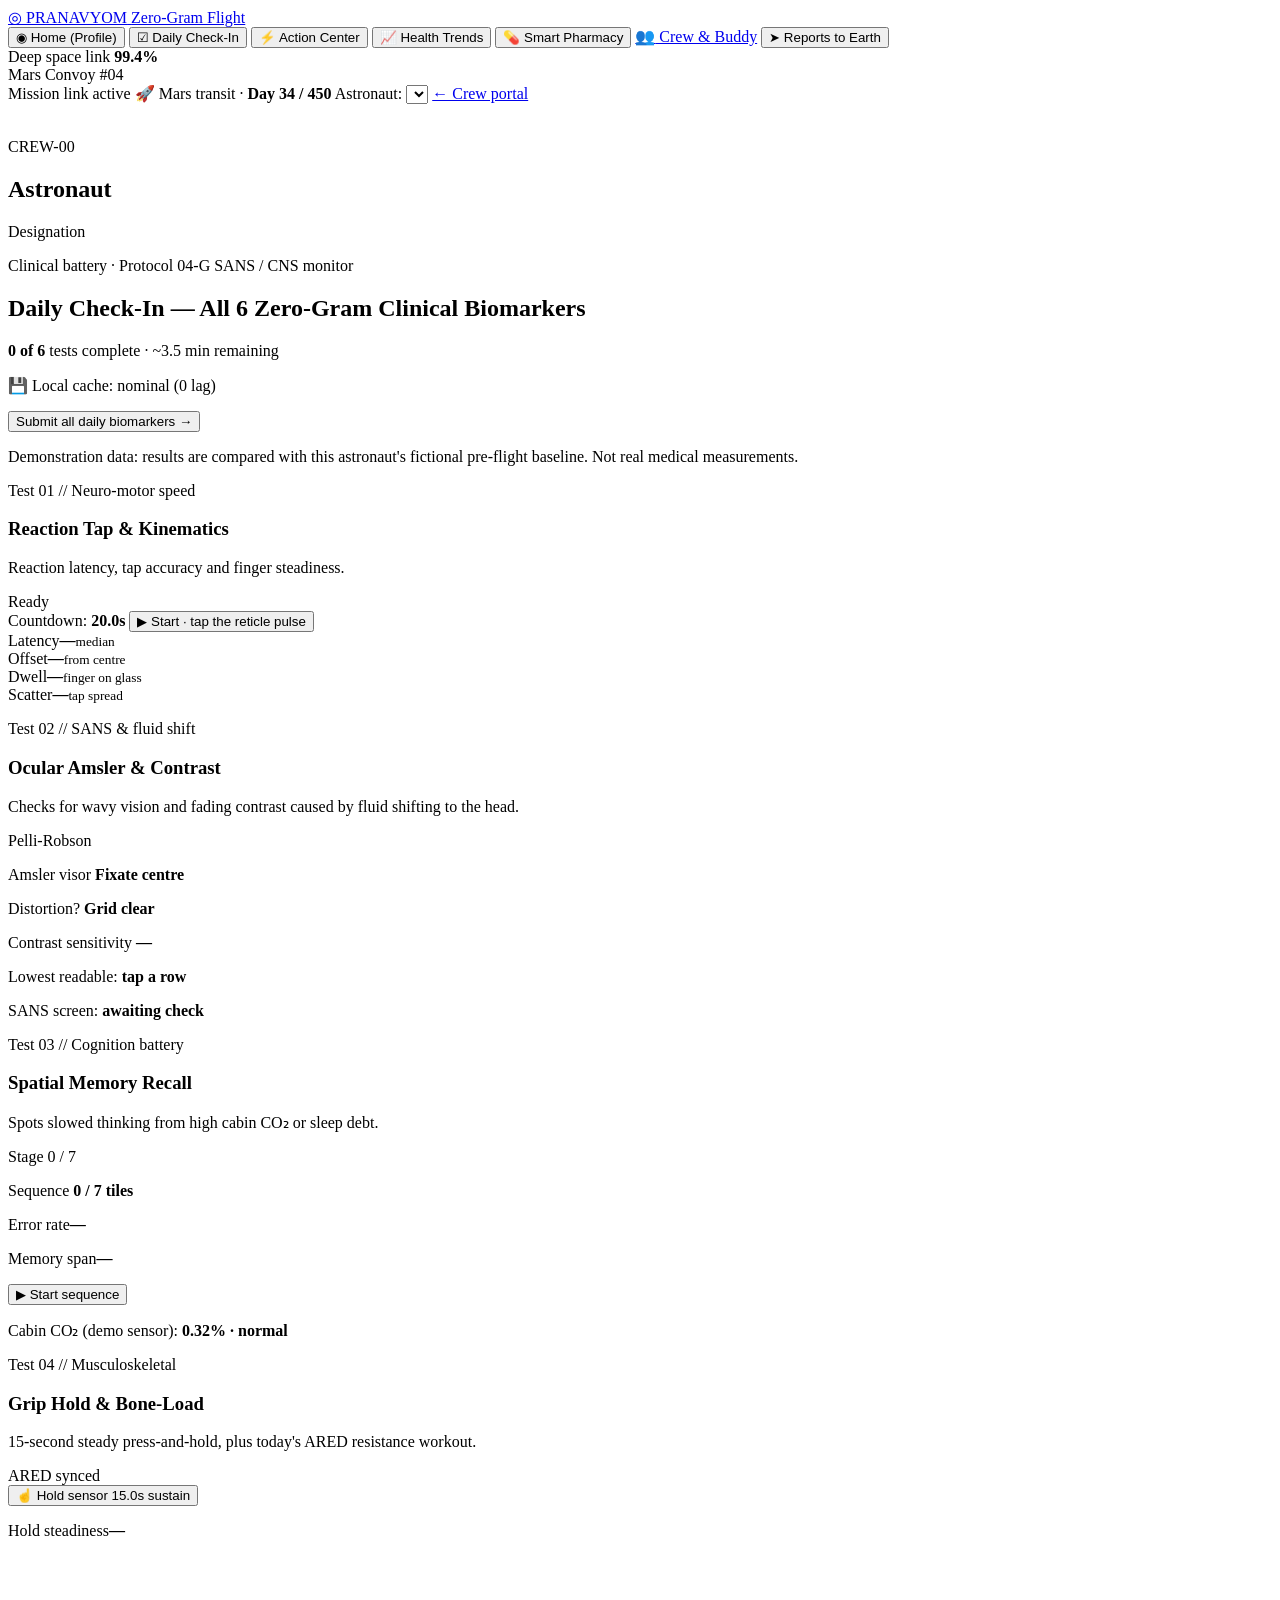
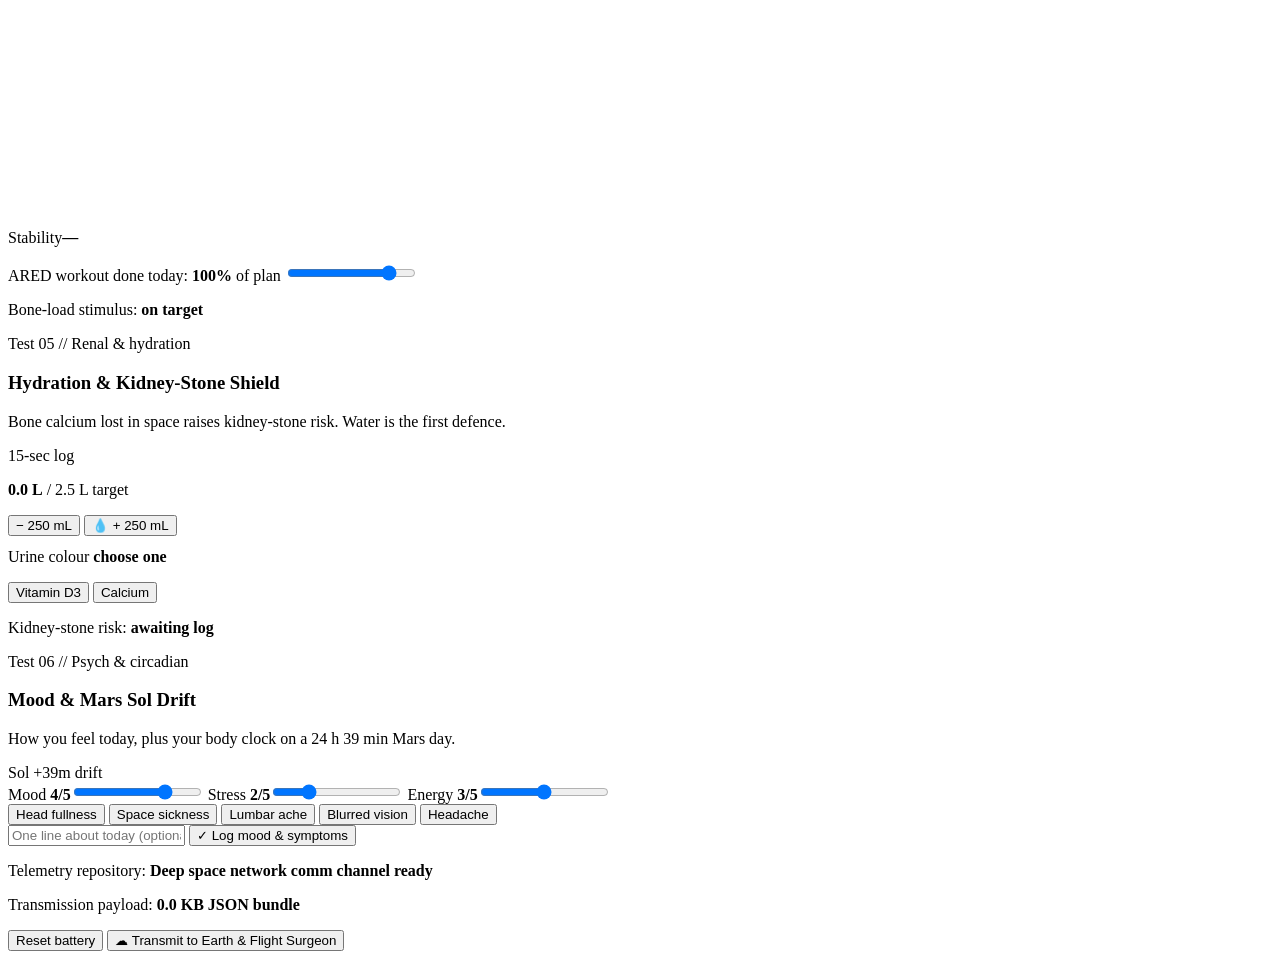
==== astronaut.html @ 98cf4096 "test desktop interface has been created" ====
<!DOCTYPE html>
<html lang="en">
<head>
  <meta charset="UTF-8">
  <meta name="viewport" content="width=device-width, initial-scale=1.0">
  <title>Astronaut Flight Deck · PRANAVYOM ZERO-GRAM</title>
  <meta name="description" content="PRANAVYOM ZERO-GRAM astronaut flight deck: the daily clinical battery of six zero-gram health tests.">
  <meta name="theme-color" content="#090909">

  <!-- Fonts: Space Grotesk (telemetry labels), Inter (text), Anton (big numbers) -->
  <link rel="preconnect" href="https://fonts.googleapis.com">
  <link rel="preconnect" href="https://fonts.gstatic.com" crossorigin>
  <link href="https://fonts.googleapis.com/css2?family=Anton&family=Inter:wght@400;500;600;700&family=Space+Grotesk:wght@500;600;700&display=swap" rel="stylesheet">

  <!-- Interface 3 styles (File 2) -->
  <link rel="stylesheet" href="astronaut.css">
</head>

<body>
  <div class="deck">

    <!-- ======================= SIDEBAR ======================= -->
    <aside class="side">
      <a class="side__brand" href="index.html" title="Back to the welcome screen">
        <span class="side__logo" aria-hidden="true">◎</span>
        <span>
          <span class="side__name">PRANAVYOM</span>
          <span class="side__sub">Zero-Gram Flight</span>
        </span>
      </a>

      <nav class="side__nav" aria-label="Astronaut modules">
        <button class="side__item is-active" type="button" aria-current="page"><span aria-hidden="true">◉</span> Home (Profile)</button>
        <button class="side__item" type="button" data-soon><span aria-hidden="true">☑</span> Daily Check-In</button>
        <button class="side__item" type="button" data-soon><span aria-hidden="true">⚡</span> Action Center</button>
        <button class="side__item" type="button" data-soon><span aria-hidden="true">📈</span> Health Trends</button>
        <button class="side__item" type="button" data-soon><span aria-hidden="true">💊</span> Smart Pharmacy</button>
        <a class="side__item" href="crew.html"><span aria-hidden="true">👥</span> Crew &amp; Buddy</a>
        <button class="side__item" type="button" data-soon><span aria-hidden="true">➤</span> Reports to Earth</button>
      </nav>

      <div class="side__link">
        <div class="side__link-row"><span>Deep space link</span><b><span class="dot" aria-hidden="true"></span> 99.4%</b></div>
        <div class="side__link-name">Mars Convoy #04</div>
      </div>
    </aside>

    <!-- ======================= MAIN AREA ======================= -->
    <div class="main">

      <!-- Top bar -->
      <header class="top">
        <span class="top__status"><span class="dot" aria-hidden="true"></span> Mission link active</span>
        <span class="top__transit">🚀 Mars transit · <b>Day 34 / 450</b></span>
        <label class="top__select">
          <span>Astronaut:</span>
          <select id="crewSwitch" aria-label="Switch astronaut"></select>
        </label>
        <a class="top__back" href="crew.html">← Crew portal</a>
      </header>

      <!-- Clinical battery header with the astronaut's identity -->
      <section class="battery glow-card">
        <div class="battery__who">
          <img class="battery__avatar" id="crewAvatar" alt="">
          <div>
            <p class="battery__id" id="crewId">CREW-00</p>
            <h1 class="battery__name" id="crewName">Astronaut</h1>
            <p class="battery__role" id="crewRole">Designation</p>
          </div>
        </div>

        <div class="battery__info">
          <p class="battery__kicker">Clinical battery · Protocol 04-G <span class="chip">SANS / CNS monitor</span></p>
          <h2 class="battery__title">Daily Check-In — All 6 Zero-Gram Clinical Biomarkers</h2>
          <div class="battery__row">
            <p class="battery__progress"><span class="dot" aria-hidden="true"></span> <b id="testsDone">0 of 6</b> tests complete · <span id="timeLeft">~3.5 min remaining</span></p>
            <p class="battery__cache">💾 Local cache: nominal (0 lag)</p>
          </div>
          <button class="cta" id="submitBtn" type="button">Submit all daily biomarkers →</button>
        </div>
      </section>

      <p class="demo-note">Demonstration data: results are compared with this astronaut's fictional pre-flight baseline. Not real medical measurements.</p>

      <!-- ======================= THE SIX TESTS ======================= -->
      <section class="tests" aria-label="Daily clinical tests">

        <!-- TEST 01 -->
        <article class="test glow-card" id="test1">
          <header class="test__head">
            <div>
              <p class="test__kicker">Test 01 // Neuro-motor speed</p>
              <h3 class="test__title">Reaction Tap &amp; Kinematics</h3>
              <p class="test__desc">Reaction latency, tap accuracy and finger steadiness.</p>
            </div>
            <span class="tag" id="tag1">Ready</span>
          </header>
          <div class="pad" id="reactionPad">
            <span class="pad__count">Countdown: <b id="rtCountdown">20.0s</b></span>
            <button class="reticle" id="reticle" type="button" aria-label="Reaction target" hidden>⌖</button>
            <button class="pill-btn" id="rtStart" type="button">▶ Start · tap the reticle pulse</button>
          </div>
          <div class="stats">
            <div class="stat"><span>Latency</span><b id="rtLatency">—</b><small id="rtLatencyNote">median</small></div>
            <div class="stat"><span>Offset</span><b id="rtOffset">—</b><small>from centre</small></div>
            <div class="stat"><span>Dwell</span><b id="rtDwell">—</b><small>finger on glass</small></div>
            <div class="stat"><span>Scatter</span><b id="rtScatter">—</b><small id="rtScatterNote">tap spread</small></div>
          </div>
        </article>

        <!-- TEST 02 -->
        <article class="test glow-card" id="test2">
          <header class="test__head">
            <div>
              <p class="test__kicker">Test 02 // SANS &amp; fluid shift</p>
              <h3 class="test__title">Ocular Amsler &amp; Contrast</h3>
              <p class="test__desc">Checks for wavy vision and fading contrast caused by fluid shifting to the head.</p>
            </div>
            <span class="tag" id="tag2">Pelli-Robson</span>
          </header>
          <div class="sans">
            <div class="panel">
              <p class="panel__head">Amsler visor <b>Fixate centre</b></p>
              <div class="amsler" id="amsler" aria-label="Amsler grid: tap squares that look wavy or missing"></div>
              <p class="panel__foot">Distortion? <b id="amslerStatus">Grid clear</b></p>
            </div>
            <div class="panel">
              <p class="panel__head">Contrast sensitivity <b id="contrastScore">—</b></p>
              <div class="chart" id="contrastChart" aria-label="Tap the lowest row you can still read"></div>
              <p class="panel__foot">Lowest readable: <b id="lowestRow">tap a row</b></p>
            </div>
          </div>
          <p class="test__foot">SANS screen: <b id="sansResult">awaiting check</b></p>
        </article>

        <!-- TEST 03 -->
        <article class="test glow-card" id="test3">
          <header class="test__head">
            <div>
              <p class="test__kicker">Test 03 // Cognition battery</p>
              <h3 class="test__title">Spatial Memory Recall</h3>
              <p class="test__desc">Spots slowed thinking from high cabin CO₂ or sleep debt.</p>
            </div>
            <span class="tag" id="tag3">Stage 0 / 7</span>
          </header>
          <div class="memory">
            <div class="tiles" id="memTiles" aria-label="Memory tiles"></div>
            <div class="panel memory__side">
              <p class="panel__head">Sequence <b id="memSeq">0 / 7 tiles</b></p>
              <div class="bar"><span id="memBar"></span></div>
              <p class="kv"><span>Error rate</span><b id="memErr">—</b></p>
              <p class="kv"><span>Memory span</span><b id="memSpan">—</b></p>
              <button class="pill-btn" id="memStart" type="button">▶ Start sequence</button>
            </div>
          </div>
          <p class="test__foot">Cabin CO₂ (demo sensor): <b id="cabinCo2">0.32% · normal</b></p>
        </article>

        <!-- TEST 04 -->
        <article class="test glow-card" id="test4">
          <header class="test__head">
            <div>
              <p class="test__kicker">Test 04 // Musculoskeletal</p>
              <h3 class="test__title">Grip Hold &amp; Bone-Load</h3>
              <p class="test__desc">15-second steady press-and-hold, plus today's ARED resistance workout.</p>
            </div>
            <span class="tag" id="tag4">ARED synced</span>
          </header>
          <div class="grip">
            <button class="hold" id="holdBtn" type="button">
              <span class="hold__icon" aria-hidden="true">☝</span>
              <span class="hold__label" id="holdLabel">Hold sensor</span>
              <span class="hold__time" id="holdTime">15.0s sustain</span>
            </button>
            <div class="panel grip__side">
              <p class="kv"><span>Hold steadiness</span><b id="gripTremor">—</b></p>
              <svg class="spark" id="gripSpark" viewBox="0 0 200 40" preserveAspectRatio="none" aria-hidden="true"><polyline id="gripLine" points="0,20 200,20"/></svg>
              <p class="kv"><span>Stability</span><b id="gripStability">—</b></p>
            </div>
          </div>
          <div class="field">
            <label for="aredInput">ARED workout done today: <b id="aredValue">100%</b> of plan</label>
            <input type="range" id="aredInput" min="0" max="120" step="5" value="100">
          </div>
          <p class="test__foot">Bone-load stimulus: <b id="boneLoad">on target</b></p>
        </article>

        <!-- TEST 05 -->
        <article class="test glow-card" id="test5">
          <header class="test__head">
            <div>
              <p class="test__kicker">Test 05 // Renal &amp; hydration</p>
              <h3 class="test__title">Hydration &amp; Kidney-Stone Shield</h3>
              <p class="test__desc">Bone calcium lost in space raises kidney-stone risk. Water is the first defence.</p>
            </div>
            <span class="tag" id="tag5">15-sec log</span>
          </header>
          <div class="water">
            <p class="water__amount"><b id="waterNow">0.0 L</b> / 2.5 L target</p>
            <div class="water__btns">
              <button class="pill-btn small" id="waterMinus" type="button" aria-label="Remove 250 millilitres">− 250 mL</button>
              <button class="pill-btn small" id="waterPlus" type="button" aria-label="Add 250 millilitres">💧 + 250 mL</button>
            </div>
          </div>
          <div class="bar"><span id="waterBar"></span></div>
          <p class="panel__head" style="margin-top:12px">Urine colour <b id="urineLabel">choose one</b></p>
          <div class="urine" id="urine" role="radiogroup" aria-label="Urine colour"></div>
          <div class="chips" id="suppChips">
            <button class="chip-btn" type="button" data-supp="vitd" aria-pressed="false">Vitamin D3</button>
            <button class="chip-btn" type="button" data-supp="calcium" aria-pressed="false">Calcium</button>
          </div>
          <p class="test__foot">Kidney-stone risk: <b id="stoneRisk">awaiting log</b></p>
        </article>

        <!-- TEST 06 -->
        <article class="test glow-card" id="test6">
          <header class="test__head">
            <div>
              <p class="test__kicker">Test 06 // Psych &amp; circadian</p>
              <h3 class="test__title">Mood &amp; Mars Sol Drift</h3>
              <p class="test__desc">How you feel today, plus your body clock on a 24 h 39 min Mars day.</p>
            </div>
            <span class="tag" id="tag6">Sol +39m drift</span>
          </header>
          <div class="sliders">
            <label>Mood <b id="moodV">4/5</b><input type="range" id="mood" min="1" max="5" value="4"></label>
            <label>Stress <b id="stressV">2/5</b><input type="range" id="stress" min="1" max="5" value="2"></label>
            <label>Energy <b id="energyV">3/5</b><input type="range" id="energy" min="1" max="5" value="3"></label>
          </div>
          <div class="chips" id="symptomChips">
            <button class="chip-btn" type="button" data-sym="Head fullness" aria-pressed="false">Head fullness</button>
            <button class="chip-btn" type="button" data-sym="Space sickness" aria-pressed="false">Space sickness</button>
            <button class="chip-btn" type="button" data-sym="Lumbar ache" aria-pressed="false">Lumbar ache</button>
            <button class="chip-btn" type="button" data-sym="Blurred vision" aria-pressed="false">Blurred vision</button>
            <button class="chip-btn" type="button" data-sym="Headache" aria-pressed="false">Headache</button>
          </div>
          <input class="journal" id="journal" type="text" maxlength="140" placeholder="One line about today (optional)">
          <button class="pill-btn" id="moodSave" type="button">✓ Log mood &amp; symptoms</button>
        </article>
      </section>

      <!-- ======================= BOTTOM TELEMETRY BAR ======================= -->
      <footer class="telemetry glow-card">
        <p class="telemetry__title"><span class="dot" aria-hidden="true"></span> Telemetry repository: <b>Deep space network comm channel ready</b></p>
        <div class="telemetry__row">
          <p class="telemetry__size">Transmission payload: <b id="payloadSize">0.0 KB JSON bundle</b></p>
          <button class="ghost-btn" id="resetBtn" type="button">Reset battery</button>
          <button class="cta" id="transmitBtn" type="button">☁ Transmit to Earth &amp; Flight Surgeon</button>
        </div>
      </footer>
    </div>
  </div>

  <!-- Results / transmission pop-up -->
  <div class="modal" id="modal" hidden>
    <div class="modal__box glow-card" role="dialog" aria-modal="true" aria-labelledby="modalTitle">
      <h2 id="modalTitle">Results</h2>
      <div id="modalBody"></div>
      <button class="cta" id="modalClose" type="button">Close</button>
    </div>
  </div>

  <!-- Small message at the bottom of the screen -->
  <div class="toast" id="toast" hidden></div>

  <!-- Interface 3 behaviour (File 3) -->
  <script src="astronaut.js"></script>
</body>
</html>
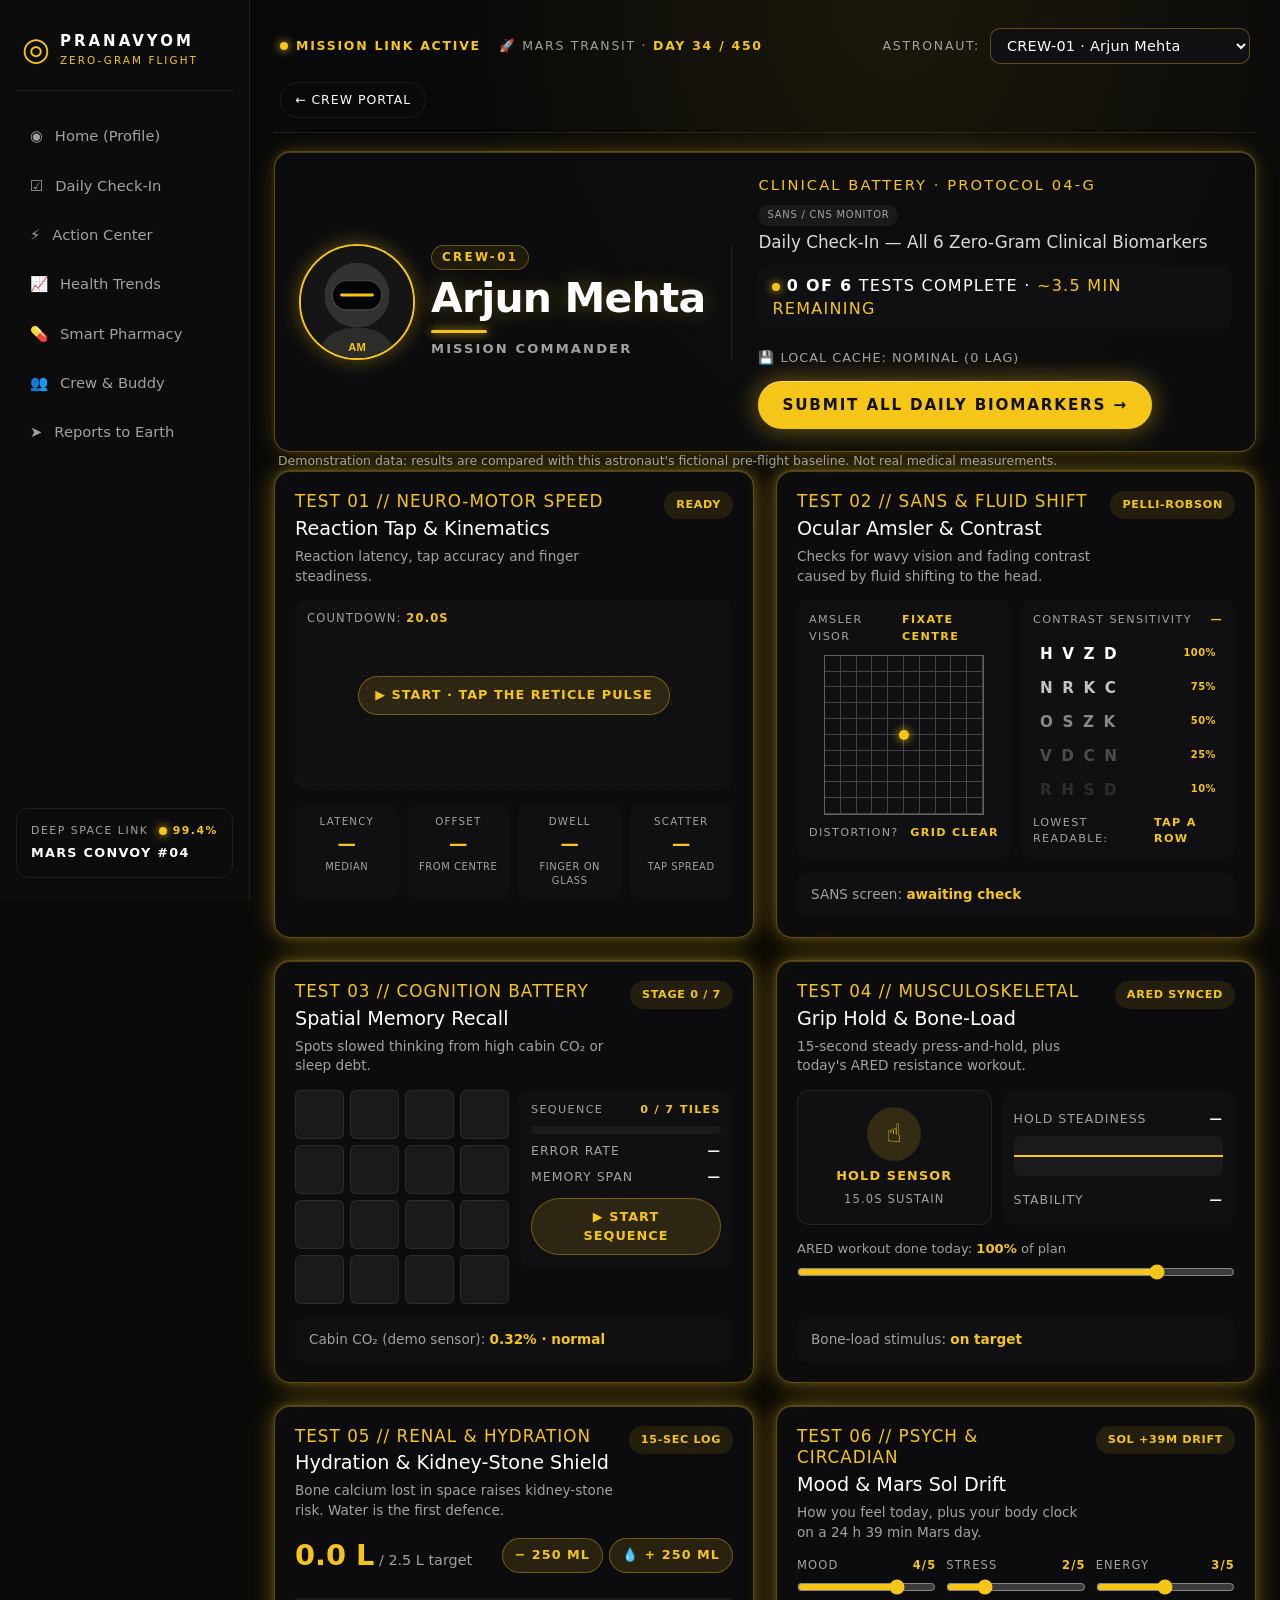
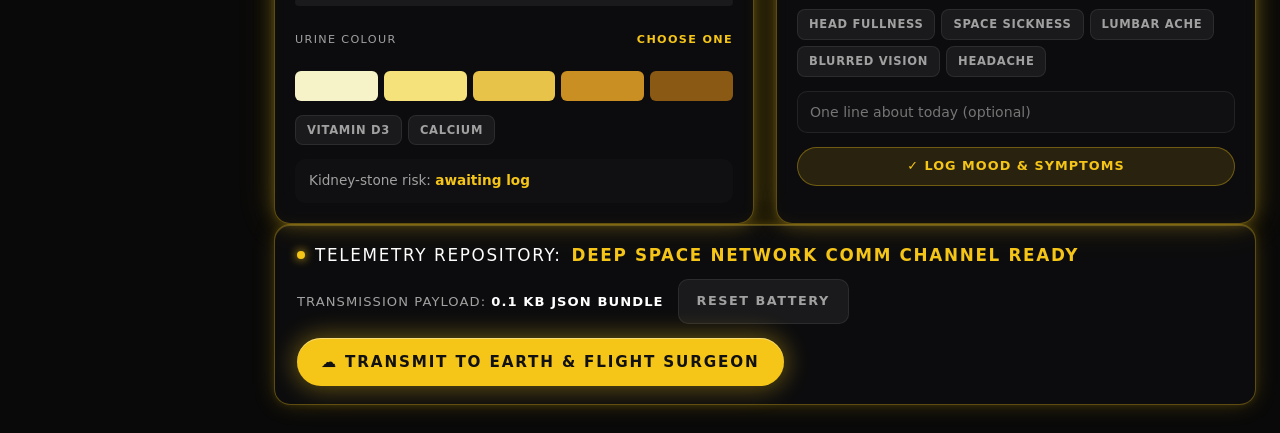
==== commit 8032aa22: "astronaut interface has been updated" ====
--- a/astronaut.html
+++ b/astronaut.html
@@ -14,6 +14,8 @@
 
   <!-- Interface 3 styles (File 2) -->
   <link rel="stylesheet" href="astronaut.css">
+  <!-- Interface 3 sidebar modules (Home, Action Center, Trends …) -->
+  <link rel="stylesheet" href="modules.css">
 </head>
 
 <body>
@@ -30,13 +32,14 @@
       </a>
 
       <nav class="side__nav" aria-label="Astronaut modules">
-        <button class="side__item is-active" type="button" aria-current="page"><span aria-hidden="true">◉</span> Home (Profile)</button>
-        <button class="side__item" type="button" data-soon><span aria-hidden="true">☑</span> Daily Check-In</button>
-        <button class="side__item" type="button" data-soon><span aria-hidden="true">⚡</span> Action Center</button>
-        <button class="side__item" type="button" data-soon><span aria-hidden="true">📈</span> Health Trends</button>
-        <button class="side__item" type="button" data-soon><span aria-hidden="true">💊</span> Smart Pharmacy</button>
-        <a class="side__item" href="crew.html"><span aria-hidden="true">👥</span> Crew &amp; Buddy</a>
-        <button class="side__item" type="button" data-soon><span aria-hidden="true">➤</span> Reports to Earth</button>
+        <!-- data-view = which screen opens (modules.js switches them) -->
+        <button class="side__item" type="button" data-view="home"><span aria-hidden="true">◉</span> Home (Profile)</button>
+        <button class="side__item" type="button" data-view="checkin"><span aria-hidden="true">☑</span> Daily Check-In</button>
+        <button class="side__item" type="button" data-view="action"><span aria-hidden="true">⚡</span> Action Center</button>
+        <button class="side__item" type="button" data-view="trends"><span aria-hidden="true">📈</span> Health Trends</button>
+        <button class="side__item" type="button" data-view="pharmacy"><span aria-hidden="true">💊</span> Smart Pharmacy</button>
+        <button class="side__item" type="button" data-view="crew"><span aria-hidden="true">👥</span> Crew &amp; Buddy</button>
+        <button class="side__item" type="button" data-view="reports"><span aria-hidden="true">➤</span> Reports to Earth</button>
       </nav>
 
       <div class="side__link">
@@ -59,6 +62,9 @@
         <a class="top__back" href="crew.html">← Crew portal</a>
       </header>
 
+      <!-- ======================= VIEW: DAILY CHECK-IN ======================= -->
+      <div class="view" id="view-checkin">
+
       <!-- Clinical battery header with the astronaut's identity -->
       <section class="battery glow-card">
         <div class="battery__who">
@@ -249,6 +255,12 @@
           <button class="cta" id="transmitBtn" type="button">☁ Transmit to Earth &amp; Flight Surgeon</button>
         </div>
       </footer>
+      </div><!-- end of view-checkin -->
+
+      <!-- ======================= OTHER VIEWS =======================
+           Home, Action Center, Trends, Pharmacy, Crew & Buddy, Reports.
+           modules.js draws the chosen screen in here. -->
+      <div class="view" id="view-module" hidden></div>
     </div>
   </div>
 
@@ -264,7 +276,8 @@
   <!-- Small message at the bottom of the screen -->
   <div class="toast" id="toast" hidden></div>
 
-  <!-- Interface 3 behaviour (File 3) -->
+  <!-- Interface 3 behaviour: the six tests, then the sidebar modules -->
   <script src="astronaut.js"></script>
+  <script src="modules.js"></script>
 </body>
 </html>
--- a/astronaut.css
+++ b/astronaut.css
@@ -0,0 +1,414 @@
+/* ==========================================================
+   PRANAVYOM ZERO-GRAM — Interface 3: Astronaut Flight Deck
+   Same palette as the welcome screen and crew portal.
+   Every test card has a continuously breathing gold border.
+   ========================================================== */
+
+:root {
+  --black: #090909;
+  --charcoal: #151515;
+  --panel: #101012;
+  --panel-2: #1a1a1c;
+  --yellow: #F5C518;
+  --amber: #F59E0B;
+  --white: #FFFFFF;
+  --grey: #A1A1A1;
+  --line: rgba(255, 255, 255, 0.08);
+  --gold-line: rgba(245, 197, 24, 0.35);
+  --good: #3fbf5f;
+  --warn: #F5C518;
+  --bad: #e5484d;
+  --font-label: "Space Grotesk", "Inter", system-ui, sans-serif;
+  --font-body: "Inter", system-ui, -apple-system, "Segoe UI", Roboto, sans-serif;
+  --font-display: "Anton", "Impact", "Arial Narrow", sans-serif;
+}
+
+* { box-sizing: border-box; margin: 0; padding: 0; }
+
+body {
+  background:
+    radial-gradient(ellipse 50% 40% at 70% 0%, rgba(245, 197, 24, 0.08), transparent 70%),
+    var(--black);
+  color: var(--white);
+  font-family: var(--font-body);
+  font-size: 15px;
+  line-height: 1.45;
+  min-height: 100vh;
+}
+
+button { font: inherit; cursor: pointer; }
+input[type=range], input[type=checkbox] { accent-color: var(--yellow); }
+a { color: inherit; }
+
+/* ---------- golden glow border (header, footer, pop-up) ---------- */
+.glow-card {
+  background: rgba(14, 14, 16, 0.85);
+  border: 1px solid var(--gold-line);
+  border-radius: 16px;
+  box-shadow:
+    0 0 25px -4px rgba(245, 197, 24, 0.28),
+    0 0 10px -2px rgba(245, 197, 24, 0.18),
+    inset 0 1px 0 0 rgba(255, 214, 90, 0.25);
+  transition: box-shadow .3s ease, border-color .3s ease;
+}
+.glow-card:hover { border-color: rgba(245, 197, 24, 0.55); }
+.glow-card.is-done {
+  border-color: var(--yellow);
+  box-shadow:
+    0 0 32px -2px rgba(245, 197, 24, 0.45),
+    0 0 12px -2px rgba(245, 197, 24, 0.3),
+    inset 0 1px 0 0 rgba(255, 214, 90, 0.35);
+}
+
+/* glowing status dot */
+.dot {
+  display: inline-block; width: 8px; height: 8px; border-radius: 50%;
+  background: var(--yellow); box-shadow: 0 0 10px var(--yellow);
+  animation: pulse 2.4s ease-in-out infinite; vertical-align: middle;
+}
+@keyframes pulse { 50% { opacity: .4; } }
+
+/* ---------- layout: sidebar + main ---------- */
+.deck { display: grid; grid-template-columns: 250px 1fr; min-height: 100vh; }
+
+.side {
+  position: sticky; top: 0; height: 100vh;
+  display: flex; flex-direction: column; gap: 22px;
+  padding: 22px 16px; border-right: 1px solid var(--line);
+  background: #0c0c0d;
+}
+.side__brand { display: flex; align-items: center; gap: 10px; text-decoration: none; padding: 4px 6px 18px; border-bottom: 1px solid var(--line); }
+.side__logo { font-size: 2rem; color: var(--yellow); }
+.side__name { display: block; font-family: var(--font-label); font-weight: 700; letter-spacing: .2em; }
+.side__sub { display: block; font-family: var(--font-label); font-size: .65rem; letter-spacing: .2em; text-transform: uppercase; color: var(--yellow); }
+
+.side__nav { display: flex; flex-direction: column; gap: 4px; }
+.side__item {
+  display: flex; align-items: center; gap: 12px; width: 100%;
+  padding: 12px 14px; border-radius: 10px; border: 0; background: transparent;
+  color: var(--grey); font-family: var(--font-label); font-size: .92rem; font-weight: 500;
+  text-align: left; text-decoration: none; transition: background .2s ease, color .2s ease;
+}
+.side__item:hover { background: var(--panel-2); color: var(--white); }
+.side__item.is-active {
+  background: linear-gradient(90deg, var(--yellow), var(--amber));
+  color: #111; font-weight: 700;
+  box-shadow: 0 0 20px rgba(245, 197, 24, 0.35);
+}
+
+.side__link { margin-top: auto; padding: 14px; border: 1px solid var(--line); border-radius: 12px; font-family: var(--font-label); }
+.side__link-row { display: flex; justify-content: space-between; font-size: .68rem; letter-spacing: .14em; text-transform: uppercase; color: var(--grey); }
+.side__link-row b { color: var(--yellow); }
+.side__link-name { margin-top: 6px; font-size: .8rem; font-weight: 700; letter-spacing: .1em; text-transform: uppercase; }
+
+.main { padding: 18px 24px 28px; display: flex; flex-direction: column; gap: 18px; min-width: 0; }
+
+/* ---------- top bar ---------- */
+.top {
+  display: flex; align-items: center; gap: 18px; flex-wrap: wrap;
+  padding: 10px 6px 14px; border-bottom: 1px solid var(--line);
+  font-family: var(--font-label); font-size: .78rem; letter-spacing: .14em; text-transform: uppercase;
+}
+.top__status { color: var(--yellow); font-weight: 700; display: flex; align-items: center; gap: 8px; }
+.top__transit { color: var(--grey); }
+.top__transit b { color: var(--yellow); }
+.top__select { display: flex; align-items: center; gap: 10px; color: var(--grey); margin-left: auto; }
+.top__select select {
+  font-family: var(--font-label); letter-spacing: .02em; text-transform: none; font-size: .9rem;
+  background: var(--panel); color: var(--white); border: 1px solid var(--gold-line);
+  border-radius: 10px; padding: 8px 12px; max-width: 260px;
+}
+.top__back { color: var(--white); text-decoration: none; border: 1px solid var(--line); border-radius: 999px; padding: 8px 14px; letter-spacing: .08em; }
+.top__back:hover { border-color: var(--yellow); color: var(--yellow); }
+
+/* ---------- clinical battery header ---------- */
+.battery { display: grid; grid-template-columns: auto 1fr; gap: 26px; padding: 22px 24px; align-items: center; }
+.battery__who { display: flex; align-items: center; gap: 16px; padding-right: 26px; border-right: 1px solid var(--line); }
+.battery__avatar { width: 116px; height: 116px; border-radius: 50%; object-fit: cover; border: 2px solid var(--yellow); box-shadow: 0 0 20px rgba(245, 197, 24, 0.35); background: var(--panel-2); }
+.battery__id {
+  display: inline-block; padding: 3px 10px; border-radius: 999px;
+  border: 1px solid var(--gold-line); background: rgba(245, 197, 24, 0.08);
+  font-family: var(--font-label); font-size: .74rem; font-weight: 700; letter-spacing: .2em; color: var(--yellow);
+}
+/* the astronaut's name: the most noticeable text in the header */
+.battery__name {
+  margin: 8px 0 6px;
+  font-family: var(--font-label); font-weight: 700;
+  font-size: clamp(2rem, 3.2vw, 3.1rem); line-height: 1.02; letter-spacing: -0.02em;
+  color: var(--white);
+  text-shadow: 0 0 22px rgba(245, 197, 24, 0.28);
+}
+.battery__name::after {            /* short yellow accent line under the name */
+  content: ""; display: block; width: 56px; height: 3px; margin-top: 10px; border-radius: 3px;
+  background: var(--yellow); box-shadow: 0 0 10px var(--yellow);
+}
+.battery__role {
+  font-family: var(--font-label); font-size: .82rem; font-weight: 600;
+  letter-spacing: .16em; text-transform: uppercase; color: var(--grey);
+}
+
+.battery__kicker { font-family: var(--font-label); font-size: .92rem; letter-spacing: .14em; text-transform: uppercase; color: var(--yellow); display: flex; gap: 10px; align-items: center; flex-wrap: wrap; }
+.chip { font-size: .62rem; letter-spacing: .08em; padding: 3px 9px; border-radius: 999px; background: var(--panel-2); color: var(--grey); text-transform: uppercase; }
+.battery__title { font-family: var(--font-label); font-weight: 500; font-size: 1.05rem; color: #d9d9d9; margin: 4px 0 12px; }
+.battery__row { display: flex; align-items: center; gap: 20px; flex-wrap: wrap; margin-bottom: 14px; }
+.battery__progress { font-family: var(--font-label); font-size: 1rem; letter-spacing: .08em; text-transform: uppercase; padding: 8px 14px; background: var(--panel); border-radius: 10px; }
+.battery__progress b { color: var(--white); }
+.battery__progress span:last-child { color: var(--yellow); }
+.battery__cache { font-family: var(--font-label); font-size: .8rem; letter-spacing: .08em; text-transform: uppercase; color: var(--grey); }
+
+.demo-note { font-size: .78rem; color: var(--grey); padding: 0 4px; }
+
+/* ---------- buttons ---------- */
+.cta {
+  display: inline-flex; align-items: center; gap: 10px;
+  padding: 13px 24px; border: 0; border-radius: 999px;
+  background: var(--yellow); color: #111;
+  font-family: var(--font-label); font-weight: 700; font-size: .95rem; letter-spacing: .12em; text-transform: uppercase;
+  box-shadow: 0 0 25px 2px rgba(245, 197, 24, 0.4), inset 0 1px 0 rgba(255, 255, 255, 0.4);
+  transition: transform .2s ease, box-shadow .2s ease;
+}
+.cta:hover { transform: translateY(-2px); box-shadow: 0 0 32px 4px rgba(245, 197, 24, 0.55); }
+.cta:disabled { opacity: .45; cursor: not-allowed; transform: none; }
+
+.pill-btn {
+  padding: 9px 16px; border-radius: 999px;
+  background: rgba(245, 197, 24, 0.12); color: var(--yellow);
+  border: 1px solid var(--gold-line);
+  font-family: var(--font-label); font-weight: 600; font-size: .8rem; letter-spacing: .08em; text-transform: uppercase;
+  transition: background .2s ease, color .2s ease;
+}
+.pill-btn:hover { background: var(--yellow); color: #111; }
+.pill-btn.small { padding: 7px 12px; }
+.pill-btn:disabled { opacity: .4; cursor: not-allowed; }
+
+.ghost-btn {
+  padding: 12px 18px; border-radius: 10px; border: 1px solid var(--line);
+  background: var(--panel-2); color: var(--grey);
+  font-family: var(--font-label); font-weight: 600; letter-spacing: .12em; text-transform: uppercase; font-size: .8rem;
+}
+.ghost-btn:hover { color: var(--white); border-color: var(--grey); }
+
+.cta:focus-visible, .pill-btn:focus-visible, .ghost-btn:focus-visible, .side__item:focus-visible,
+.chip-btn:focus-visible, .hold:focus-visible, .reticle:focus-visible { outline: 2px solid var(--white); outline-offset: 2px; }
+
+/* ---------- test cards grid ---------- */
+.tests { display: grid; grid-template-columns: repeat(3, minmax(0, 1fr)); gap: 22px; }
+
+.test {
+  position: relative;
+  padding: 20px; display: flex; flex-direction: column; gap: 14px; min-width: 0;
+  animation: borderBreath 3.2s ease-in-out infinite;
+}
+
+/* ---------- CONTINUOUS BREATHING GOLD GLOW (all six test cards) ----------
+   A glow layer sits around each card and fades between dim and bright.
+   Fading opacity (instead of redrawing shadows) keeps it smooth and light. */
+.test::before {
+  content: ""; position: absolute; inset: -1px; border-radius: inherit; pointer-events: none;
+  box-shadow:
+    0 0 38px 2px rgba(245, 197, 24, 0.55),
+    0 0 14px 0 rgba(255, 210, 60, 0.55),
+    inset 0 0 18px 0 rgba(245, 197, 24, 0.14);
+  opacity: .22;
+  animation: glowBreath 3.2s ease-in-out infinite;
+  will-change: opacity;
+}
+@keyframes glowBreath {
+  0%, 100% { opacity: .22; }   /* darker, subtle glow */
+  50%      { opacity: 1; }     /* bright, intense glow */
+}
+@keyframes borderBreath {
+  0%, 100% { border-color: rgba(245, 197, 24, 0.30); }
+  50%      { border-color: rgba(255, 214, 60, 0.95); }
+}
+.test.is-done::before { box-shadow: 0 0 44px 4px rgba(245, 197, 24, 0.65), 0 0 16px 0 rgba(255, 210, 60, 0.6), inset 0 0 20px 0 rgba(245, 197, 24, 0.18); }
+.test > * { position: relative; }   /* keep card content above the glow layer */
+.test__head { display: flex; justify-content: space-between; gap: 12px; align-items: flex-start; }
+.test__kicker { font-family: var(--font-label); font-size: 1.05rem; letter-spacing: .06em; text-transform: uppercase; color: var(--yellow); line-height: 1.3; }
+.test__title { font-family: var(--font-label); font-weight: 500; font-size: 1.2rem; margin-top: 2px; }
+.test__desc { color: var(--grey); font-size: .85rem; margin-top: 4px; }
+.test__foot { margin-top: auto; padding: 12px 14px; background: var(--panel); border-radius: 10px; font-size: .85rem; color: var(--grey); }
+.test__foot b { color: var(--yellow); }
+
+.tag {
+  flex-shrink: 0; padding: 6px 12px; border-radius: 999px;
+  background: rgba(245, 197, 24, 0.1); color: var(--yellow);
+  font-family: var(--font-label); font-size: .7rem; font-weight: 600; letter-spacing: .06em; text-transform: uppercase; text-align: center;
+}
+.tag.is-done { background: var(--yellow); color: #111; }
+
+.panel { background: var(--panel); border-radius: 12px; padding: 12px; }
+.panel__head, .panel__foot {
+  display: flex; justify-content: space-between; gap: 8px;
+  font-family: var(--font-label); font-size: .7rem; letter-spacing: .12em; text-transform: uppercase; color: var(--grey);
+}
+.panel__head b, .panel__foot b { color: var(--yellow); }
+.kv { display: flex; justify-content: space-between; gap: 8px; font-size: .78rem; color: var(--grey); text-transform: uppercase; letter-spacing: .08em; font-family: var(--font-label); margin-top: 8px; }
+.kv b { color: var(--white); }
+
+.bar { height: 8px; background: var(--panel-2); border-radius: 999px; overflow: hidden; margin-top: 8px; }
+.bar span { display: block; height: 100%; width: 0; background: var(--yellow); box-shadow: 0 0 10px var(--yellow); transition: width .3s ease; }
+
+/* Test 01: reaction pad */
+.pad {
+  position: relative; height: 190px; border-radius: 12px;
+  background:
+    radial-gradient(circle, rgba(255,255,255,.08) 1px, transparent 1.5px) 0 0 / 16px 16px,
+    var(--panel);
+  display: grid; place-items: center; overflow: hidden;
+  touch-action: manipulation; user-select: none;
+}
+.pad__count { position: absolute; top: 10px; left: 12px; font-family: var(--font-label); font-size: .72rem; letter-spacing: .1em; text-transform: uppercase; color: var(--grey); }
+.pad__count b { color: var(--yellow); }
+.reticle {
+  position: absolute; width: 64px; height: 64px; margin: -32px 0 0 -32px; border-radius: 50%;
+  background: rgba(245, 197, 24, 0.15); border: 2px solid var(--yellow); color: var(--yellow); font-size: 2rem;
+  box-shadow: 0 0 22px rgba(245, 197, 24, 0.55);
+  animation: ping 1s ease-out infinite;
+}
+@keyframes ping { 0% { box-shadow: 0 0 0 0 rgba(245,197,24,.6); } 100% { box-shadow: 0 0 0 16px rgba(245,197,24,0); } }
+
+.stats { display: grid; grid-template-columns: repeat(4, minmax(0, 1fr)); gap: 8px; }
+.stat { background: var(--panel); border-radius: 10px; padding: 10px 6px; text-align: center; display: flex; flex-direction: column; gap: 2px; }
+.stat span { font-family: var(--font-label); font-size: .64rem; letter-spacing: .12em; text-transform: uppercase; color: var(--grey); }
+.stat b { font-family: var(--font-label); font-size: 1.15rem; color: var(--yellow); }
+.stat small { font-size: .62rem; color: var(--grey); text-transform: uppercase; letter-spacing: .06em; }
+
+/* Test 02: Amsler + contrast */
+.sans { display: grid; grid-template-columns: 1fr 1fr; gap: 10px; }
+.amsler {
+  display: grid; grid-template-columns: repeat(10, 1fr); aspect-ratio: 1; margin: 10px auto;
+  width: 100%; max-width: 160px; border: 1px solid rgba(255,255,255,.35); position: relative;
+}
+.amsler button { border: 0; border-right: 1px solid rgba(255,255,255,.22); border-bottom: 1px solid rgba(255,255,255,.22); background: transparent; padding: 0; }
+.amsler button.is-marked { background: rgba(229, 72, 77, 0.6); }
+.amsler::after {
+  content: ""; position: absolute; left: 50%; top: 50%; width: 10px; height: 10px; margin: -5px 0 0 -5px;
+  border-radius: 50%; background: var(--yellow); box-shadow: 0 0 10px var(--yellow); pointer-events: none;
+}
+.chart { display: flex; flex-direction: column; gap: 4px; margin: 10px 0; }
+.chart button {
+  display: flex; justify-content: space-between; align-items: center;
+  border: 1px solid transparent; border-radius: 6px; background: transparent; padding: 3px 6px;
+  font-family: var(--font-label); font-weight: 700; letter-spacing: .14em; font-size: .95rem; color: var(--white);
+  white-space: nowrap;
+}
+.chart button small { font-size: .62rem; letter-spacing: .05em; color: var(--yellow); }
+.chart button:hover { border-color: var(--gold-line); }
+.chart button.is-picked { border-color: var(--yellow); background: rgba(245,197,24,.1); }
+
+/* Test 03: memory tiles */
+.memory { display: grid; grid-template-columns: 1fr 1fr; gap: 10px; align-items: start; }
+.tiles { display: grid; grid-template-columns: repeat(4, 1fr); gap: 6px; }
+.tiles button { aspect-ratio: 1; border-radius: 6px; border: 1px solid var(--line); background: var(--panel-2); transition: background .15s ease, box-shadow .15s ease; }
+.tiles button.is-lit { background: var(--yellow); box-shadow: 0 0 14px rgba(245,197,24,.7); }
+.tiles button.is-hit { background: var(--good); }
+.tiles button.is-miss { background: var(--bad); }
+.memory__side .pill-btn { width: 100%; margin-top: 12px; }
+
+/* Test 04: grip hold */
+.grip { display: grid; grid-template-columns: 1fr 1.2fr; gap: 10px; }
+.hold {
+  border: 1px solid var(--line); border-radius: 12px; background: var(--panel);
+  color: var(--yellow); display: flex; flex-direction: column; align-items: center; justify-content: center; gap: 6px;
+  padding: 16px 8px; touch-action: none; user-select: none; -webkit-user-select: none;
+  font-family: var(--font-label); text-transform: uppercase; letter-spacing: .1em; font-size: .72rem;
+}
+.hold__icon { width: 54px; height: 54px; border-radius: 50%; display: grid; place-items: center; font-size: 1.6rem; background: rgba(245,197,24,.15); }
+.hold__label { font-weight: 700; font-size: .8rem; }
+.hold__time { color: var(--grey); }
+.hold.is-holding { border-color: var(--yellow); box-shadow: inset 0 0 30px rgba(245,197,24,.25); }
+.spark { width: 100%; height: 40px; margin-top: 8px; background: var(--panel-2); border-radius: 6px; }
+.spark polyline { fill: none; stroke: var(--yellow); stroke-width: 2; vector-effect: non-scaling-stroke; }
+
+.field label { display: block; font-size: .82rem; color: var(--grey); margin-bottom: 6px; }
+.field label b { color: var(--yellow); }
+.field input[type=range] { width: 100%; }
+
+/* Test 05: hydration */
+.water { display: flex; justify-content: space-between; align-items: center; gap: 10px; flex-wrap: wrap; }
+.water__amount { color: var(--grey); font-size: .9rem; }
+.water__amount b { font-family: var(--font-label); font-size: 1.8rem; color: var(--yellow); }
+.water__btns { display: flex; gap: 6px; }
+.urine { display: grid; grid-template-columns: repeat(5, 1fr); gap: 6px; margin-top: 8px; }
+.urine button { height: 30px; border-radius: 6px; border: 2px solid transparent; }
+.urine button.is-picked { border-color: var(--white); box-shadow: 0 0 12px rgba(245,197,24,.6); }
+
+.chips { display: flex; flex-wrap: wrap; gap: 6px; }
+.chip-btn {
+  padding: 6px 11px; border-radius: 8px; border: 1px solid var(--line);
+  background: var(--panel-2); color: var(--grey);
+  font-family: var(--font-label); font-size: .72rem; font-weight: 600; letter-spacing: .06em; text-transform: uppercase;
+}
+.chip-btn[aria-pressed="true"] { background: rgba(245,197,24,.15); color: var(--yellow); border-color: var(--yellow); }
+
+/* Test 06: mood */
+.sliders { display: grid; grid-template-columns: repeat(3, 1fr); gap: 10px; }
+.sliders label { display: flex; flex-wrap: wrap; justify-content: space-between; font-family: var(--font-label); font-size: .72rem; letter-spacing: .1em; text-transform: uppercase; color: var(--grey); }
+.sliders b { color: var(--yellow); }
+.sliders input { width: 100%; margin-top: 6px; }
+.journal {
+  width: 100%; padding: 10px 12px; border-radius: 10px; border: 1px solid var(--line);
+  background: var(--panel); color: var(--white); font: inherit; font-size: .88rem;
+}
+.journal:focus { outline: none; border-color: var(--yellow); }
+
+/* ---------- bottom telemetry bar ---------- */
+.telemetry { padding: 18px 22px; display: flex; flex-direction: column; gap: 12px; }
+.telemetry__title { font-family: var(--font-label); font-size: 1.05rem; letter-spacing: .1em; text-transform: uppercase; display: flex; align-items: center; gap: 10px; flex-wrap: wrap; }
+.telemetry__title b { color: var(--yellow); }
+.telemetry__row { display: flex; align-items: center; gap: 14px; flex-wrap: wrap; }
+.telemetry__size { font-family: var(--font-label); font-size: .82rem; letter-spacing: .08em; text-transform: uppercase; color: var(--grey); }
+.telemetry__size b { color: var(--white); }
+
+/* ---------- pop-up and toast ---------- */
+.modal { position: fixed; inset: 0; z-index: 50; display: grid; place-items: center; padding: 20px; background: rgba(0, 0, 0, 0.7); backdrop-filter: blur(4px); }
+.modal[hidden] { display: none; }
+.modal__box { width: min(640px, 100%); max-height: 86vh; overflow: auto; padding: 24px; background: #0e0e10; }
+.modal__box h2 { font-family: var(--font-label); margin-bottom: 12px; }
+.modal__box .cta { margin-top: 16px; }
+.result { display: flex; gap: 10px; align-items: flex-start; padding: 10px 0; border-bottom: 1px solid var(--line); font-size: .9rem; }
+.result b { min-width: 92px; display: inline-flex; align-items: center; gap: 6px; font-family: var(--font-label); text-transform: uppercase; letter-spacing: .06em; font-size: .75rem; }
+.result b::before { content: ""; width: 10px; height: 10px; border-radius: 50%; background: currentColor; }
+.lvl-green { color: var(--good); }
+.lvl-yellow { color: var(--warn); }
+.lvl-red { color: var(--bad); }
+
+.toast {
+  position: fixed; bottom: 22px; left: 50%; transform: translateX(-50%); z-index: 60;
+  padding: 10px 18px; border-radius: 999px; background: var(--yellow); color: #111;
+  font-family: var(--font-label); font-weight: 700; letter-spacing: .04em; box-shadow: 0 0 24px rgba(245,197,24,.5);
+}
+.toast[hidden] { display: none; }
+
+/* ---------- tablet ---------- */
+@media (max-width: 1440px) {
+  .tests { grid-template-columns: repeat(2, minmax(0, 1fr)); }
+}
+@media (max-width: 1000px) {
+  .deck { grid-template-columns: minmax(0, 1fr); }
+  .side { position: static; height: auto; flex-direction: row; flex-wrap: wrap; align-items: center; gap: 10px; padding: 12px; border-right: 0; border-bottom: 1px solid var(--line); min-width: 0; }
+  .side__brand { border-bottom: 0; padding: 0 10px 0 0; }
+  .side__nav { flex-direction: row; overflow-x: auto; flex: 1 1 100%; order: 3; min-width: 0; }
+  .side__item { width: auto; white-space: nowrap; padding: 9px 12px; }
+  .side__link { margin: 0 0 0 auto; padding: 8px 12px; }
+  .battery { grid-template-columns: 1fr; }
+  .battery__who { border-right: 0; padding-right: 0; padding-bottom: 16px; border-bottom: 1px solid var(--line); }
+}
+
+/* ---------- mobile ---------- */
+@media (max-width: 640px) {
+  .main { padding: 12px; }
+  .tests { grid-template-columns: 1fr; }
+  .top__select { margin-left: 0; width: 100%; }
+  .top__select select { flex: 1; max-width: none; }
+  .stats { grid-template-columns: repeat(2, 1fr); }
+  .side__link { display: none; }
+  .battery__avatar { width: 70px; height: 70px; }
+}
+
+@media (prefers-reduced-motion: reduce) {
+  *, *::before, *::after { animation: none !important; transition: none !important; }
+  .test::before { opacity: .6; }   /* steady glow when animations are switched off */
+  .test { border-color: rgba(245, 197, 24, 0.6); }
+}
